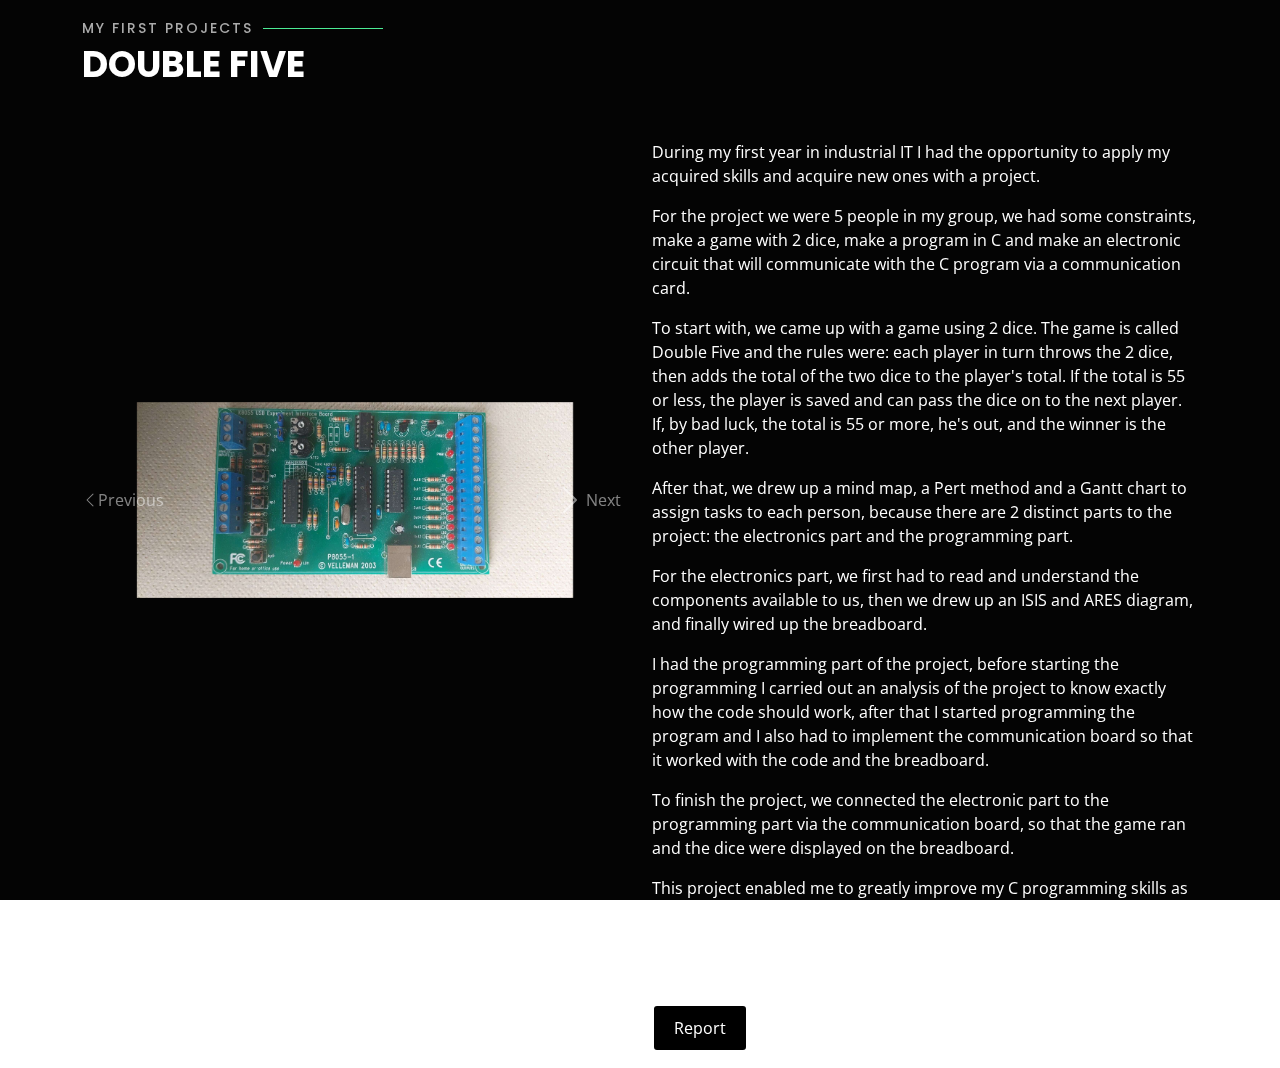
==== p1.html @ ac63c215 "add . # ajoute tous les fichiers modifiés and deleted IMG_3819.jpg" ====
<!DOCTYPE html>
<html lang="en">

<head>

  <meta charset="utf-8">
  <meta content="width=device-width, initial-scale=1.0" name="viewport">

  <title>Project 1 </title>
  <meta content="" name="description">
  <meta content="" name="keywords">

  <!-- Favicons -->
  <link href="img/HelhaIcon.png" rel="icon">


  <!-- Google Fonts -->
  <link href="https://fonts.googleapis.com/css?family=Open+Sans:300,300i,400,400i,600,600i,700,700i|Raleway:300,300i,400,400i,500,500i,600,600i,700,700i|Poppins:300,300i,400,400i,500,500i,600,600i,700,700i" rel="stylesheet">

  <!-- Vendor CSS Files -->
  <link href="bootstrap.min.css" rel="stylesheet">



  <!-- Template Main CSS File -->
  <link href="./style.css" rel="stylesheet">
   
</head>

<body>
<div class="container">
    <div class="section-title">
    <br/>
    <h2>My First Projects</h2>
    <p>Double Five</p>
  </div>

        <div class="row mt-5">
          <!-- Colonne pour le carrousel -->
          <div class="col-md-6">
    
            <div id="carouselExample" class="carousel slide" data-ride="carousel">
              <div class="carousel-inner">
                <div class="carousel-item active">
                  <img src="img/cartecom.jpg" class=" carousel-img" alt="Image 1">
                </div>
                <div class="carousel-item">
                  <img src="img/breadboard.jpg" class="carousel-img" alt="Image 2">
                </div>
                <!-- Ajoutez d'autres éléments de carrousel selon vos besoins -->
              </div>
              <a class="carousel-control-prev" href="#carouselExample" role="button" data-slide="prev">
                <span class="carousel-control-prev-icon" aria-hidden="true"></span>
                <span class="sr-only">Previous</span>
              </a>
              <a class="carousel-control-next" href="#carouselExample" role="button" data-slide="next">
                <span class="carousel-control-next-icon" aria-hidden="true"></span>
                <span class="sr-only">Next</span>
              </a>
            </div>
          </div>
    
          <!-- Colonne pour les textes -->
          <div class="col-md-6">
        <p>During my first year in industrial IT I had the opportunity to apply my acquired skills and acquire new ones with a project.</p>
        <p>For the project we were 5 people in my group, we had some constraints, make a game with 2 dice, make a program in C and make an electronic circuit that will communicate with the C program via a communication card.</p>   
        <p>To start with, we came up with a game using 2 dice. The game is called Double Five and the rules were: each player in turn throws the 2 dice, then adds the total of the two dice to the player's total. If the total is 55 or less, the player is saved and can pass the dice on to the next player. If, by bad luck, the total is 55 or more, he's out, and the winner is the other player.</p>   
        <p>After that, we drew up a mind map, a Pert method and a Gantt chart to assign tasks to each person, because there are 2 distinct parts to the project: the electronics part and the programming part.</p>
        <p>For the electronics part, we first had to read and understand the components available to us, then we drew up an ISIS and ARES diagram, and finally wired up the breadboard.</p>
        <p>I had the programming part of the project, before starting the programming I carried out an analysis of the project to know exactly how the code should work, after that I started programming the program and I also had to implement the communication board so that it worked with the code and the breadboard.</p>
        <p>To finish the project, we connected the electronic part to the programming part via the communication board, so that the game ran and the dice were displayed on the breadboard.</p>
        <p>This project enabled me to greatly improve my C programming skills as well as my electronics skills, and I developed collaborative skills as we had to work in groups.</p>
        
        
        
        
        <p>Here is the report for this project click on the button </p>
        <p><a href="pdf/projet1.pdf" target="_blank"><button class="bouton-noir">Report</button></a></p>
          </div>
        </div>




       
        
        <!-- Ajouter les liens vers les fichiers Bootstrap JS et jQuery -->
        <script src="https://code.jquery.com/jquery-3.2.1.slim.min.js"></script>
        <script src="https://cdnjs.cloudflare.com/ajax/libs/popper.js/1.12.9/umd/popper.min.js"></script>
        <script src="https://maxcdn.bootstrapcdn.com/bootstrap/4.0.0/js/bootstrap.min.js"></script>
      

</div>




</body>
</html>
---- style.css ----
/**
* Template Name: Personal
* Updated: Sep 18 2023 with Bootstrap v5.3.2
* Template URL: https://bootstrapmade.com/personal-free-resume-bootstrap-template/
* Author: BootstrapMade.com
* License: https://bootstrapmade.com/license/
*/

/*--------------------------------------------------------------
# General
--------------------------------------------------------------*/


#tooltip {
  display: none;
  position: absolute;
  background-color: #333;
  color: #fff;
  padding: 10px;
  border-radius: 5px;
  z-index: 1;
}

.bouton-noir {
  background-color: black; /* Couleur de fond noire */
  color: white; /* Couleur du texte en blanc */
  padding: 10px 20px; /* Espacement du texte à l'intérieur du bouton */
  border: 2px solid white; /* Ajoute un contour blanc de 2 pixels */
  border-radius: 5px; /* Ajoute une bordure arrondie au bouton */
  cursor: pointer; /* Change le curseur au survol pour indiquer qu'il est cliquable */
}

.highlight-text {
  color: red; /* Remplacez cette couleur par la couleur que vous souhaitez */
}

.carousel-img {
  width: 80%;
  height: 100%;
  object-fit: cover;
  margin: 0 auto;
  display: block;
}

#carouselExample {
  display: flex;
  align-items: center;
  height: 80vh; /* Ajuster la hauteur du carrousel à la hauteur de la fenêtre */
}

body {
  font-family: "Open Sans", sans-serif;
  background-color: #040404;
  color: #fff;
  position: relative;
  background: transparent;
}

body::before {
  content: "";
  position: fixed;
  background: #040404 top right no-repeat;
  background-size: cover;
  left: 0;
  right: 0;
  top: 0;
  height: 100vh;
  z-index: -1;
}

@media (min-width: 1024px) {
  body::before {
    background-attachment: fixed;
  }
}

a {
  color: #18d26e;
  text-decoration: none;
}

a:hover {
  color: #35e888;
  text-decoration: none;
}

h1,
h2,
h3,
h4,
h5,
h6 {
  font-family: "Raleway", sans-serif;
}

/*--------------------------------------------------------------
# Header
--------------------------------------------------------------*/
#header {
  transition: ease-in-out 0.3s;
  position: relative;
  height: 100vh;
  display: flex;
  align-items: center;
  z-index: 997;
  overflow-y: auto;
}

#header * {
  transition: ease-in-out 0.3s;
}

#header h1 {
  font-size: 48px;
  margin: 0;
  padding: 0;
  line-height: 1;
  font-weight: 700;
  font-family: "Poppins", sans-serif;
}

#header h1 a,
#header h1 a:hover {
  color: #fff;
  line-height: 1;
  display: inline-block;
}

#header h2 {
  font-size: 24px;
  margin-top: 20px;
  color: rgba(255, 255, 255, 0.8);
}

#header h2 span {
  color: #fff;
  border-bottom: 2px solid #18d26e;
  padding-bottom: 6px;
}

#header img {
  padding: 0;
  margin: 0;
}

#header .social-links {
  margin-top: 40px;
  display: flex;
}

#header .social-links a {
  font-size: 16px;
  display: flex;
  justify-content: center;
  align-items: center;
  background: rgba(255, 255, 255, 0.1);
  color: #fff;
  line-height: 1;
  margin-right: 8px;
  border-radius: 50%;
  width: 40px;
  height: 40px;
}

#header .social-links a:hover {
  background: #18d26e;
}

@media (max-width: 992px) {
  #header h1 {
    font-size: 36px;
  }

  #header h2 {
    font-size: 20px;
    line-height: 30px;
  }

  #header .social-links {
    margin-top: 15px;
  }

  #header .container {
    display: flex;
    flex-direction: column;
    align-items: center;
  }
}

/* Header Top */
#header.header-top {
  height: 80px;
  position: fixed;
  left: 0;
  top: 0;
  right: 0;
  background: rgba(0, 0, 0, 0.9);
}

#header.header-top .social-links,
#header.header-top h2 {
  display: none;
}

#header.header-top h1 {
  margin-right: auto;
  font-size: 36px;
}

#header.header-top img {
  max-height: 60px;
  margin-right: 20px !important;
}

#header.header-top .container {
  display: flex;
  align-items: center;
}

#header.header-top .navbar {
  margin: 0;
}

@media (max-width: 768px) {
  #header.header-top {
    height: 60px;
  }

  #header.header-top h1 {
    font-size: 26px;
  }
}

/*--------------------------------------------------------------
# Navigation Menu
--------------------------------------------------------------*/
/**
* Desktop Navigation 
*/
.navbar {
  padding: 0;
  margin-top: 35px;
}

.navbar ul {
  margin: 0;
  padding: 0;
  display: flex;
  list-style: none;
  align-items: center;
}

.navbar li {
  position: relative;
}

.navbar li+li {
  margin-left: 30px;
}

.navbar a,
.navbar a:focus {
  display: flex;
  align-items: center;
  justify-content: space-between;
  padding: 0;
  font-family: "Poppins", sans-serif;
  font-size: 16px;
  font-weight: 400;
  color: rgba(255, 255, 255, 0.7);
  white-space: nowrap;
  transition: 0.3s;
}

.navbar a i,
.navbar a:focus i {
  font-size: 12px;
  line-height: 0;
  margin-left: 5px;
}

.navbar a:before {
  content: "";
  position: absolute;
  width: 0;
  height: 2px;
  bottom: -4px;
  left: 0;
  background-color: #18d26e;
  visibility: hidden;
  width: 0px;
  transition: all 0.3s ease-in-out 0s;
}

.navbar a:hover:before,
.navbar li:hover>a:before,
.navbar .active:before {
  visibility: visible;
  width: 25px;
}

.navbar a:hover,
.navbar .active,
.navbar .active:focus,
.navbar li:hover>a {
  color: #fff;
}

/**
* Mobile Navigation 
*/
.mobile-nav-toggle {
  color: #fff;
  font-size: 28px;
  cursor: pointer;
  display: none;
  line-height: 0;
  transition: 0.5s;
  position: fixed;
  right: 15px;
  top: 15px;
}

@media (max-width: 991px) {
  .mobile-nav-toggle {
    display: block;
  }

  .navbar ul {
    display: none;
  }
}

.navbar-mobile {
  position: fixed;
  overflow: hidden;
  top: 0;
  right: 0;
  left: 0;
  bottom: 0;
  background: rgba(0, 0, 0, 0.9);
  transition: 0.3s;
  z-index: 999;
  margin-top: 0;
}

.navbar-mobile .mobile-nav-toggle {
  position: absolute;
  top: 15px;
  right: 15px;
}

.navbar-mobile ul {
  display: block;
  position: absolute;
  top: 55px;
  right: 15px;
  bottom: 45px;
  left: 15px;
  padding: 10px 0;
  overflow-y: auto;
  transition: 0.3s;
  border: 2px solid rgba(255, 255, 255, 0.2);
}

.navbar-mobile li {
  padding: 12px 20px;
}

.navbar-mobile li+li {
  margin: 0;
}

.navbar-mobile a,
.navbar-mobile a:focus {
  font-size: 16px;
  position: relative;
}

/*--------------------------------------------------------------
# Sections General
--------------------------------------------------------------*/
section {
  overflow: hidden;
  position: absolute;
  width: 100%;
  top: 140px;
  bottom: 100%;
  opacity: 0;
  transition: ease-in-out 0.4s;
  z-index: 2;
}

section.section-show {
  top: 100px;
  bottom: auto;
  opacity: 1;
  padding-bottom: 45px;
}

section .container {
  background: rgba(0, 0, 0, 0.9);
  padding: 30px;
}

@media (max-width: 768px) {
  section {
    top: 120px;
  }

  section.section-show {
    top: 80px;
  }
}

.section-title h2 {
  font-size: 14px;
  font-weight: 500;
  padding: 0;
  line-height: 1px;
  margin: 0 0 20px 0;
  letter-spacing: 2px;
  text-transform: uppercase;
  color: #aaaaaa;
  font-family: "Poppins", sans-serif;
}

.section-title h2::after {
  content: "";
  width: 120px;
  height: 1px;
  display: inline-block;
  background: #4ceb95;
  margin: 4px 10px;
}

.section-title p {
  margin: 0;
  margin: -15px 0 15px 0;
  font-size: 36px;
  font-weight: 700;
  text-transform: uppercase;
  font-family: "Poppins", sans-serif;
  color: #fff;
}

/*--------------------------------------------------------------
# About
--------------------------------------------------------------*/
.about-me .content h3 {
  font-weight: 700;
  font-size: 26px;
  color: #18d26e;
}

.about-me .content ul {
  list-style: none;
  padding: 0;
}

.about-me .content ul li {
  margin-bottom: 20px;
  display: flex;
  align-items: center;
}

.about-me .content ul strong {
  margin-right: 10px;
}

.about-me .content ul i {
  font-size: 16px;
  margin-right: 5px;
  color: #18d26e;
  line-height: 0;
}

.about-me .content p:last-child {
  margin-bottom: 0;
}

/*--------------------------------------------------------------
# Counts
--------------------------------------------------------------*/
.counts {
  padding: 70px 0 60px;
}

.counts .count-box {
  padding: 30px 30px 25px 30px;
  width: 100%;
  position: relative;
  text-align: center;
  background: rgba(255, 255, 255, 0.08);
}

.counts .count-box i {
  position: absolute;
  top: -25px;
  left: 50%;
  transform: translateX(-50%);
  font-size: 24px;
  background: rgba(255, 255, 255, 0.1);
  padding: 12px;
  color: #18d26e;
  border-radius: 50px;
  line-height: 0;
}

.counts .count-box span {
  font-size: 36px;
  display: block;
  font-weight: 600;
  color: #fff;
}

.counts .count-box p {
  padding: 0;
  margin: 0;
  font-family: "Raleway", sans-serif;
  font-size: 14px;
}

/*--------------------------------------------------------------
# Skills
--------------------------------------------------------------*/
.skills .progress {
  height: 60px;
  display: block;
  background: none;
  border-radius: 0;
}

.skills .progress .skill {
  padding: 10px 0;
  margin: 0;
  text-transform: uppercase;
  display: block;
  font-weight: 600;
  font-family: "Poppins", sans-serif;
  color: #fff;
}

.skills .progress .skill .val {
  float: right;
  font-style: normal;
}

.skills .progress-bar-wrap {
  background: rgba(255, 255, 255, 0.2);
}

.skills .progress-bar {
  width: 1px;
  height: 10px;
  transition: 0.9s;
  background-color: #18d26e;
}

/*--------------------------------------------------------------
# Interests
--------------------------------------------------------------*/
.interests .icon-box {
  display: flex;
  align-items: center;
  padding: 20px;
  background: rgba(255, 255, 255, 0.08);
  transition: ease-in-out 0.3s;
}

.interests .icon-box i {
  font-size: 32px;
  padding-right: 10px;
  line-height: 1;
}

.interests .icon-box h3 {
  font-weight: 700;
  margin: 0;
  padding: 0;
  line-height: 1;
  font-size: 16px;
  color: #fff;
}

.interests .icon-box:hover {
  background: rgba(255, 255, 255, 0.12);
}

/*--------------------------------------------------------------
# Testimonials
--------------------------------------------------------------*/
.testimonials .testimonials-carousel,
.testimonials .testimonials-slider {
  overflow: hidden;
}

.testimonials .testimonial-item {
  box-sizing: content-box;
  min-height: 320px;
}

.testimonials .testimonial-item .testimonial-img {
  width: 90px;
  border-radius: 50%;
  margin: -40px 0 0 40px;
  position: relative;
  z-index: 2;
  border: 6px solid rgba(255, 255, 255, 0.12);
}

.testimonials .testimonial-item h3 {
  font-size: 18px;
  font-weight: bold;
  margin: 10px 0 5px 45px;
  color: #fff;
}

.testimonials .testimonial-item h4 {
  font-size: 14px;
  color: #999;
  margin: 0 0 0 45px;
}

.testimonials .testimonial-item .quote-icon-left,
.testimonials .testimonial-item .quote-icon-right {
  color: rgba(255, 255, 255, 0.25);
  font-size: 26px;
}

.testimonials .testimonial-item .quote-icon-left {
  display: inline-block;
  left: -5px;
  position: relative;
}

.testimonials .testimonial-item .quote-icon-right {
  display: inline-block;
  right: -5px;
  position: relative;
  top: 10px;
}

.testimonials .testimonial-item p {
  font-style: italic;
  margin: 0 15px 0 15px;
  padding: 20px 20px 60px 20px;
  background: rgba(255, 255, 255, 0.1);
  position: relative;
  border-radius: 6px;
  position: relative;
  z-index: 1;
}

.testimonials .swiper-pagination {
  margin-top: 20px;
  position: relative;
}

.testimonials .swiper-pagination .swiper-pagination-bullet {
  width: 12px;
  height: 12px;
  opacity: 1;
  background-color: rgba(255, 255, 255, 0.3);
}

.testimonials .swiper-pagination .swiper-pagination-bullet-active {
  background-color: #18d26e;
}

/*--------------------------------------------------------------
# Resume
--------------------------------------------------------------*/
.resume .resume-title {
  font-size: 26px;
  font-weight: 700;
  margin-top: 20px;
  margin-bottom: 20px;
  color: #fff;
}

.resume .resume-item {
  padding: 0 0 20px 20px;
  margin-top: -2px;
  border-left: 2px solid rgba(255, 255, 255, 0.2);
  position: relative;
}

.resume .resume-item h4 {
  line-height: 18px;
  font-size: 18px;
  font-weight: 600;
  text-transform: uppercase;
  font-family: "Poppins", sans-serif;
  color: #18d26e;
  margin-bottom: 10px;
}

.resume .resume-item h5 {
  font-size: 16px;
  background: rgba(255, 255, 255, 0.15);
  padding: 5px 15px;
  display: inline-block;
  font-weight: 600;
  margin-bottom: 10px;
}

.resume .resume-item ul {
  padding-left: 20px;
}

.resume .resume-item ul li {
  padding-bottom: 10px;
}

.resume .resume-item:last-child {
  padding-bottom: 0;
}

.resume .resume-item::before {
  content: "";
  position: absolute;
  width: 16px;
  height: 16px;
  border-radius: 50px;
  left: -9px;
  top: 0;
  background: #18d26e;
  border: 2px solid #18d26e;
}

/*--------------------------------------------------------------
# Services
--------------------------------------------------------------*/
.services .icon-box {
  text-align: center;
  background: rgba(204, 204, 204, 0.1);
  padding: 80px 20px;
  transition: all ease-in-out 0.3s;
}

.services .icon-box .icon {
  margin: 0 auto;
  width: 64px;
  height: 64px;
  background: #18d26e;
  border-radius: 5px;
  transition: all 0.3s ease-out 0s;
  display: flex;
  align-items: center;
  justify-content: center;
  margin-bottom: 20px;
  transform-style: preserve-3d;
}

.services .icon-box .icon i {
  color: #fff;
  font-size: 28px;
}

.services .icon-box .icon::before {
  position: absolute;
  content: "";
  left: -8px;
  top: -8px;
  height: 100%;
  width: 100%;
  background: rgba(255, 255, 255, 0.15);
  border-radius: 5px;
  transition: all 0.3s ease-out 0s;
  transform: translateZ(-1px);
}

.services .icon-box h4 {
  font-weight: 700;
  margin-bottom: 15px;
  font-size: 24px;
}

.services .icon-box h4 a {
  color: #fff;
}

.services .icon-box p {
  line-height: 24px;
  font-size: 14px;
  margin-bottom: 0;
}

.services .icon-box:hover {
  background: #18d26e;
  border-color: #18d26e;
}

.services .icon-box:hover .icon {
  background: #fff;
}

.services .icon-box:hover .icon i {
  color: #18d26e;
}

.services .icon-box:hover .icon::before {
  background: #35e888;
}

.services .icon-box:hover h4 a,
.services .icon-box:hover p {
  color: #fff;
}

/*--------------------------------------------------------------
# Portfolio
--------------------------------------------------------------*/
.portfolio .portfolio-item {
  margin-bottom: 30px;
}

.portfolio #portfolio-flters {
  padding: 0;
  margin: 0 auto 15px auto;
  list-style: none;
  text-align: center;
  border-radius: 50px;
  padding: 2px 15px;
}

.portfolio #portfolio-flters li {
  cursor: pointer;
  display: inline-block;
  padding: 8px 16px 10px 16px;
  font-size: 14px;
  font-weight: 600;
  line-height: 1;
  text-transform: uppercase;
  color: #fff;
  background: rgba(255, 255, 255, 0.1);
  margin: 0 3px 10px 3px;
  transition: all 0.3s ease-in-out;
  border-radius: 4px;
}

.portfolio #portfolio-flters li:hover,
.portfolio #portfolio-flters li.filter-active {
  background: #18d26e;
}

.portfolio #portfolio-flters li:last-child {
  margin-right: 0;
}

.portfolio .portfolio-wrap {
  transition: 0.3s;
  position: relative;
  overflow: hidden;
  z-index: 1;
  background: rgba(0, 0, 0, 0.6);
}

.portfolio .portfolio-wrap::before {
  content: "";
  background: rgba(0, 0, 0, 0.6);
  position: absolute;
  left: 30px;
  right: 30px;
  top: 30px;
  bottom: 30px;
  transition: all ease-in-out 0.3s;
  z-index: 2;
  opacity: 0;
}

.portfolio .portfolio-wrap .portfolio-info {
  opacity: 0;
  position: absolute;
  top: 0;
  left: 0;
  right: 0;
  bottom: 0;
  text-align: center;
  z-index: 3;
  transition: all ease-in-out 0.3s;
  display: flex;
  flex-direction: column;
  justify-content: center;
  align-items: center;
}

.portfolio .portfolio-wrap .portfolio-info::before {
  display: block;
  content: "";
  width: 48px;
  height: 48px;
  position: absolute;
  top: 35px;
  left: 35px;
  border-top: 3px solid #fff;
  border-left: 3px solid #fff;
  transition: all 0.5s ease 0s;
  z-index: 9994;
}

.portfolio .portfolio-wrap .portfolio-info::after {
  display: block;
  content: "";
  width: 48px;
  height: 48px;
  position: absolute;
  bottom: 35px;
  right: 35px;
  border-bottom: 3px solid #fff;
  border-right: 3px solid #fff;
  transition: all 0.5s ease 0s;
  z-index: 9994;
}

.portfolio .portfolio-wrap .portfolio-info h4 {
  font-size: 20px;
  color: #fff;
  font-weight: 600;
}

.portfolio .portfolio-wrap .portfolio-info p {
  color: #ffffff;
  font-size: 14px;
  text-transform: uppercase;
  padding: 0;
  margin: 0;
}

.portfolio .portfolio-wrap .portfolio-links {
  text-align: center;
  z-index: 4;
}

.portfolio .portfolio-wrap .portfolio-links a {
  color: #fff;
  margin: 0 2px;
  font-size: 28px;
  display: inline-block;
  transition: 0.3s;
}

.portfolio .portfolio-wrap .portfolio-links a:hover {
  color: #63eda3;
}

.portfolio .portfolio-wrap:hover::before {
  top: 0;
  left: 0;
  right: 0;
  bottom: 0;
  opacity: 1;
}

.portfolio .portfolio-wrap:hover .portfolio-info {
  opacity: 1;
}

.portfolio .portfolio-wrap:hover .portfolio-info::before {
  top: 15px;
  left: 15px;
}

.portfolio .portfolio-wrap:hover .portfolio-info::after {
  bottom: 15px;
  right: 15px;
}

/*--------------------------------------------------------------
# Portfolio Details
--------------------------------------------------------------*/
.portfolio-details {
  padding-top: 40px;
  background: rgba(0, 0, 0, 0.8);
  position: fixed;
  left: 0;
  right: 0;
  top: 0;
  bottom: 0;
  overflow-y: auto;
}

.portfolio-details .container {
  padding-top: 20px;
  padding-bottom: 40px;
}

.portfolio-details .portfolio-title {
  font-size: 26px;
  font-weight: 700;
  margin-bottom: 20px;
}

.portfolio-details .portfolio-info {
  padding-top: 45px;
}

.portfolio-details .portfolio-info h3 {
  font-size: 22px;
  font-weight: 400;
  margin-bottom: 20px;
}

.portfolio-details .portfolio-info ul {
  list-style: none;
  padding: 0;
  font-size: 15px;
}

.portfolio-details .portfolio-info ul li+li {
  margin-top: 10px;
}

.portfolio-details .portfolio-info p {
  font-size: 15px;
  padding: 15px 0 0 0;
}

@media (max-width: 992px) {
  .portfolio-details .portfolio-info {
    padding-top: 20px;
  }
}

.portfolio-details .swiper-pagination {
  margin-top: 20px;
  position: relative;
}

.portfolio-details .swiper-pagination .swiper-pagination-bullet {
  width: 12px;
  height: 12px;
  opacity: 1;
  background-color: rgba(255, 255, 255, 0.3);
}

.portfolio-details .swiper-pagination .swiper-pagination-bullet-active {
  background-color: #18d26e;
}

/*--------------------------------------------------------------
# Contact
--------------------------------------------------------------*/
.contact .info-box {
  color: #444444;
  padding: 20px;
  width: 100%;
  background: rgba(255, 255, 255, 0.08);
}

.contact .info-box i.bx {
  font-size: 24px;
  color: #18d26e;
  border-radius: 50%;
  padding: 14px;
  float: left;
  background: rgba(255, 255, 255, 0.1);
}

.contact .info-box h3 {
  font-size: 20px;
  color: rgba(255, 255, 255, 0.5);
  font-weight: 700;
  margin: 10px 0 8px 68px;
}

.contact .info-box p {
  padding: 0;
  color: #fff;
  line-height: 24px;
  font-size: 14px;
  margin: 0 0 0 68px;
}

.contact .info-box .social-links {
  margin: 5px 0 0 68px;
  display: flex;
}

.contact .info-box .social-links a {
  font-size: 18px;
  display: inline-block;
  color: #fff;
  line-height: 1;
  margin-right: 12px;
  transition: 0.3s;
}

.contact .info-box .social-links a:hover {
  color: #18d26e;
}

.contact .php-email-form {
  padding: 30px;
  background: rgba(255, 255, 255, 0.08);
}

.contact .php-email-form .error-message {
  display: none;
  background: rgba(255, 255, 255, 0.08);
  background: #ed3c0d;
  text-align: left;
  padding: 15px;
  font-weight: 600;
}

.contact .php-email-form .error-message br+br {
  margin-top: 25px;
}

.contact .php-email-form .sent-message {
  display: none;
  background: rgba(255, 255, 255, 0.08);
  background: #18d26e;
  text-align: center;
  padding: 15px;
  font-weight: 600;
}

.contact .php-email-form .loading {
  display: none;
  background: rgba(255, 255, 255, 0.08);
  text-align: center;
  padding: 15px;
}

.contact .php-email-form .loading:before {
  content: "";
  display: inline-block;
  border-radius: 50%;
  width: 24px;
  height: 24px;
  margin: 0 10px -6px 0;
  border: 3px solid #18d26e;
  border-top-color: #eee;
  animation: animate-loading 1s linear infinite;
}

.contact .php-email-form input,
.contact .php-email-form textarea {
  border-radius: 0;
  box-shadow: none;
  font-size: 14px;
  background: rgba(255, 255, 255, 0.08);
  border: 0;
  transition: 0.3s;
  color: #fff;
}

.contact .php-email-form input:focus,
.contact .php-email-form textarea:focus {
  background-color: rgba(255, 255, 255, 0.11);
}

.contact .php-email-form input::-moz-placeholder,
.contact .php-email-form textarea::-moz-placeholder {
  color: rgba(255, 255, 255, 0.3);
  opacity: 1;
}

.contact .php-email-form input::placeholder,
.contact .php-email-form textarea::placeholder {
  color: rgba(255, 255, 255, 0.3);
  opacity: 1;
}

.contact .php-email-form input {
  padding: 10px 15px;
}

.contact .php-email-form textarea {
  padding: 12px 15px;
}

.contact .php-email-form button[type=submit] {
  background: #18d26e;
  border: 0;
  padding: 10px 30px;
  color: #fff;
  transition: 0.4s;
  border-radius: 4px;
}

.contact .php-email-form button[type=submit]:hover {
  background: #15bb62;
}

@keyframes animate-loading {
  0% {
    transform: rotate(0deg);
  }

  100% {
    transform: rotate(360deg);
  }
}

/*--------------------------------------------------------------
# Credits
--------------------------------------------------------------*/
.credits {
  position: fixed;
  right: 0;
  left: 0;
  bottom: 0;
  padding: 15px;
  text-align: right;
  font-size: 13px;
  color: #fff;
  z-index: 999999;
}

@media (max-width: 992px) {
  .credits {
    text-align: center;
    padding: 10px;
    background: rgba(0, 0, 0, 0.8);
  }
}

.credits a {
  color: #18d26e;
  transition: 0.3s;
}

.credits a:hover {
  color: #fff;
}
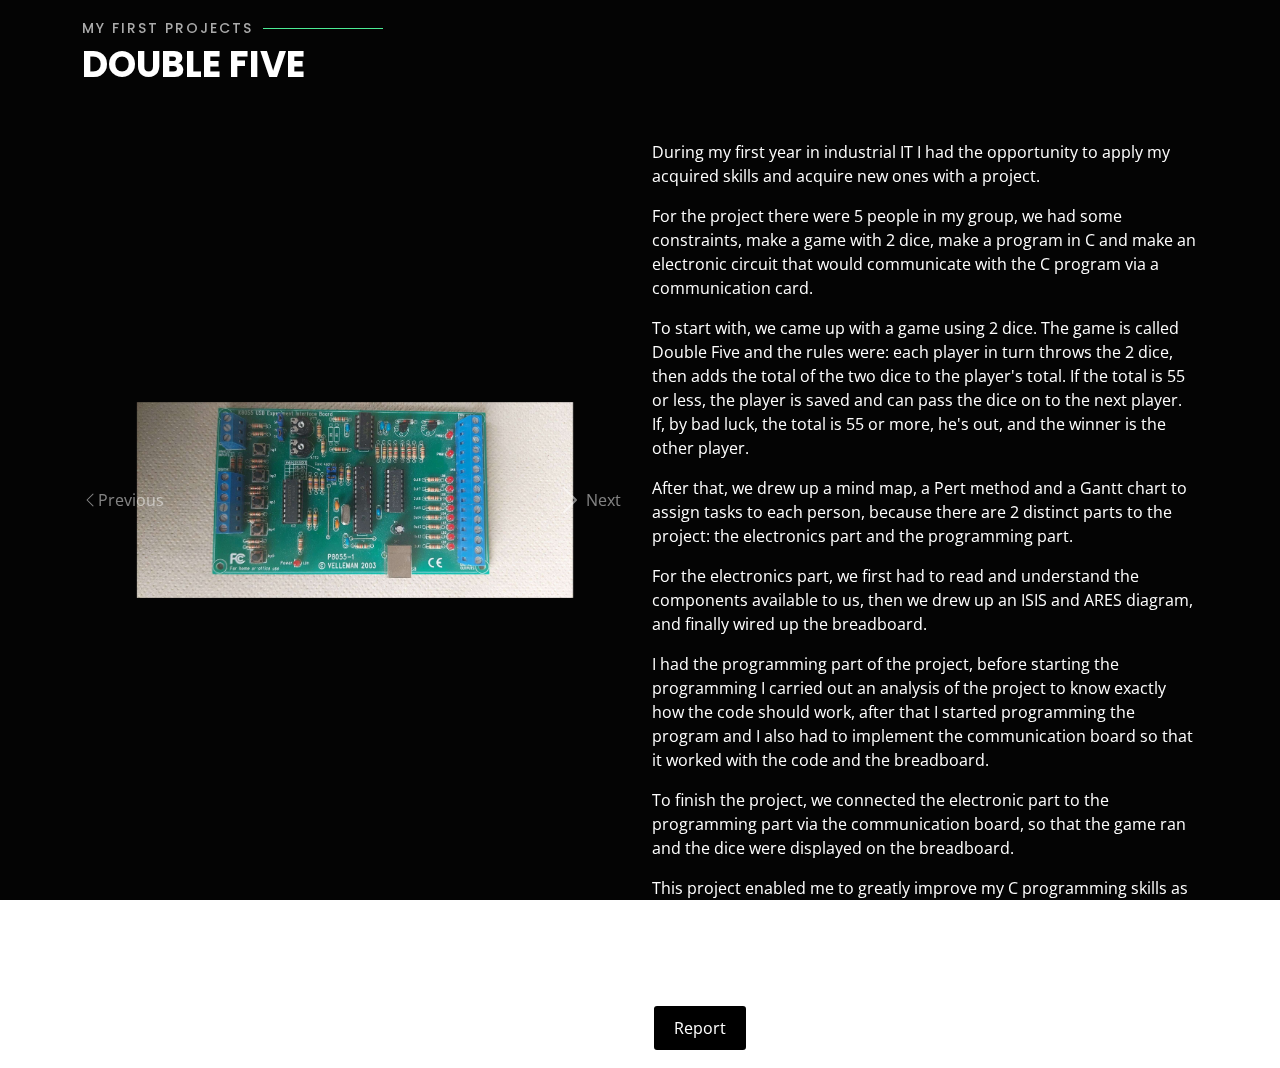
==== commit a1adca78: "correction de la page p2.html p1.html et index.html" ====
--- a/p1.html
+++ b/p1.html
@@ -63,7 +63,7 @@
           <!-- Colonne pour les textes -->
           <div class="col-md-6">
         <p>During my first year in industrial IT I had the opportunity to apply my acquired skills and acquire new ones with a project.</p>
-        <p>For the project we were 5 people in my group, we had some constraints, make a game with 2 dice, make a program in C and make an electronic circuit that will communicate with the C program via a communication card.</p>   
+        <p>For the project there were 5 people in my group, we had some constraints, make a game with 2 dice, make a program in C and make an electronic circuit that would communicate with the C program via a communication card.</p>   
         <p>To start with, we came up with a game using 2 dice. The game is called Double Five and the rules were: each player in turn throws the 2 dice, then adds the total of the two dice to the player's total. If the total is 55 or less, the player is saved and can pass the dice on to the next player. If, by bad luck, the total is 55 or more, he's out, and the winner is the other player.</p>   
         <p>After that, we drew up a mind map, a Pert method and a Gantt chart to assign tasks to each person, because there are 2 distinct parts to the project: the electronics part and the programming part.</p>
         <p>For the electronics part, we first had to read and understand the components available to us, then we drew up an ISIS and ARES diagram, and finally wired up the breadboard.</p>
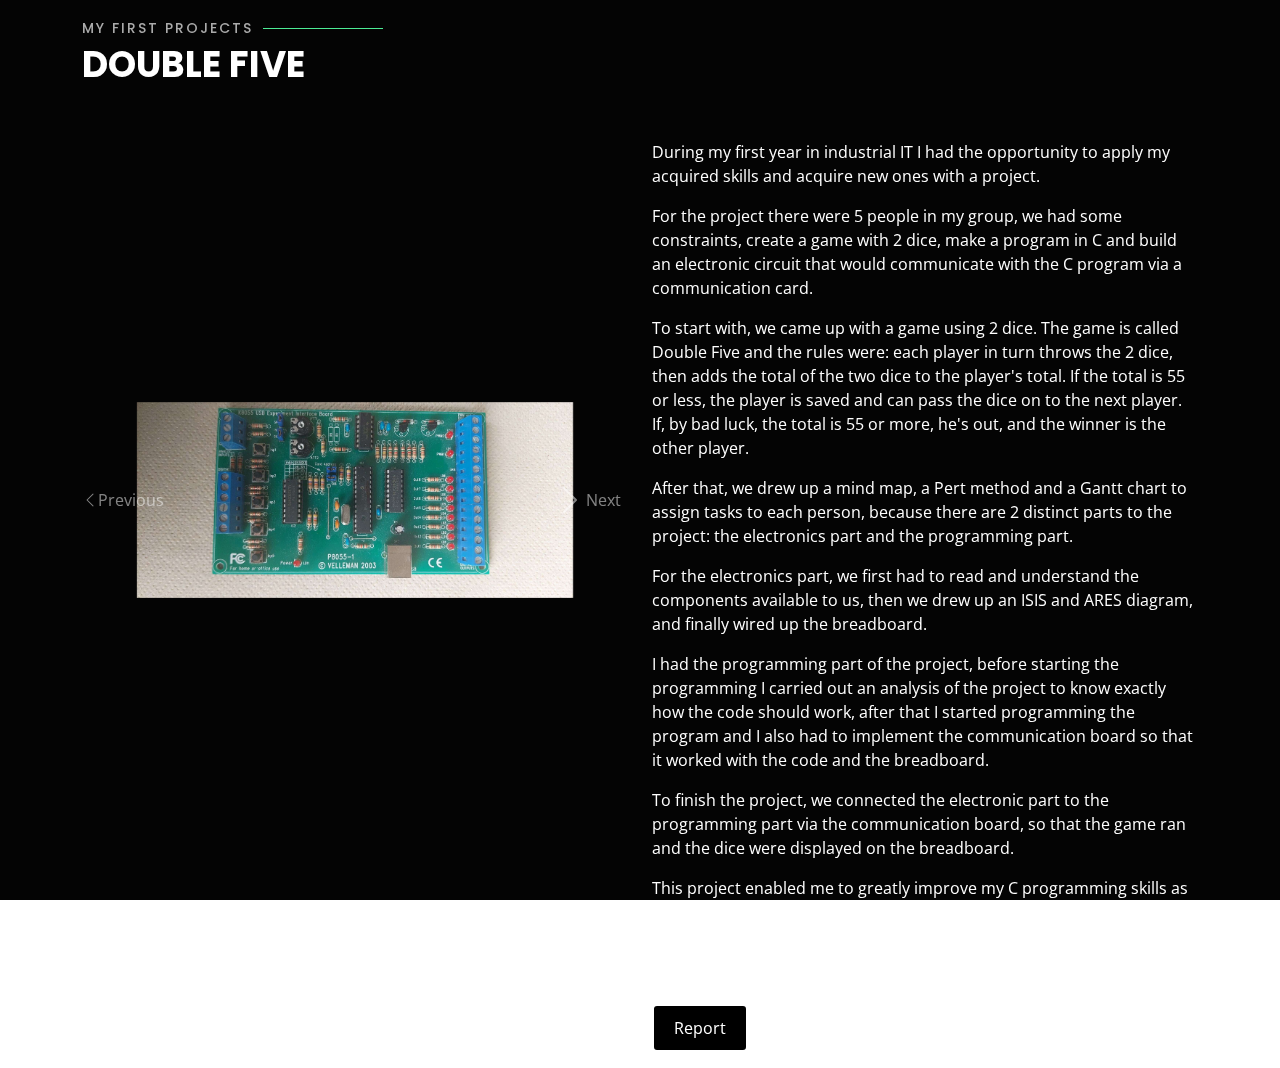
==== commit db45efe7: "oui" ====
--- a/p1.html
+++ b/p1.html
@@ -63,7 +63,7 @@
           <!-- Colonne pour les textes -->
           <div class="col-md-6">
         <p>During my first year in industrial IT I had the opportunity to apply my acquired skills and acquire new ones with a project.</p>
-        <p>For the project there were 5 people in my group, we had some constraints, make a game with 2 dice, make a program in C and make an electronic circuit that would communicate with the C program via a communication card.</p>   
+        <p>For the project there were 5 people in my group, we had some constraints, create a game with 2 dice, make a program in C and build an electronic circuit that would communicate with the C program via a communication card.</p>   
         <p>To start with, we came up with a game using 2 dice. The game is called Double Five and the rules were: each player in turn throws the 2 dice, then adds the total of the two dice to the player's total. If the total is 55 or less, the player is saved and can pass the dice on to the next player. If, by bad luck, the total is 55 or more, he's out, and the winner is the other player.</p>   
         <p>After that, we drew up a mind map, a Pert method and a Gantt chart to assign tasks to each person, because there are 2 distinct parts to the project: the electronics part and the programming part.</p>
         <p>For the electronics part, we first had to read and understand the components available to us, then we drew up an ISIS and ARES diagram, and finally wired up the breadboard.</p>
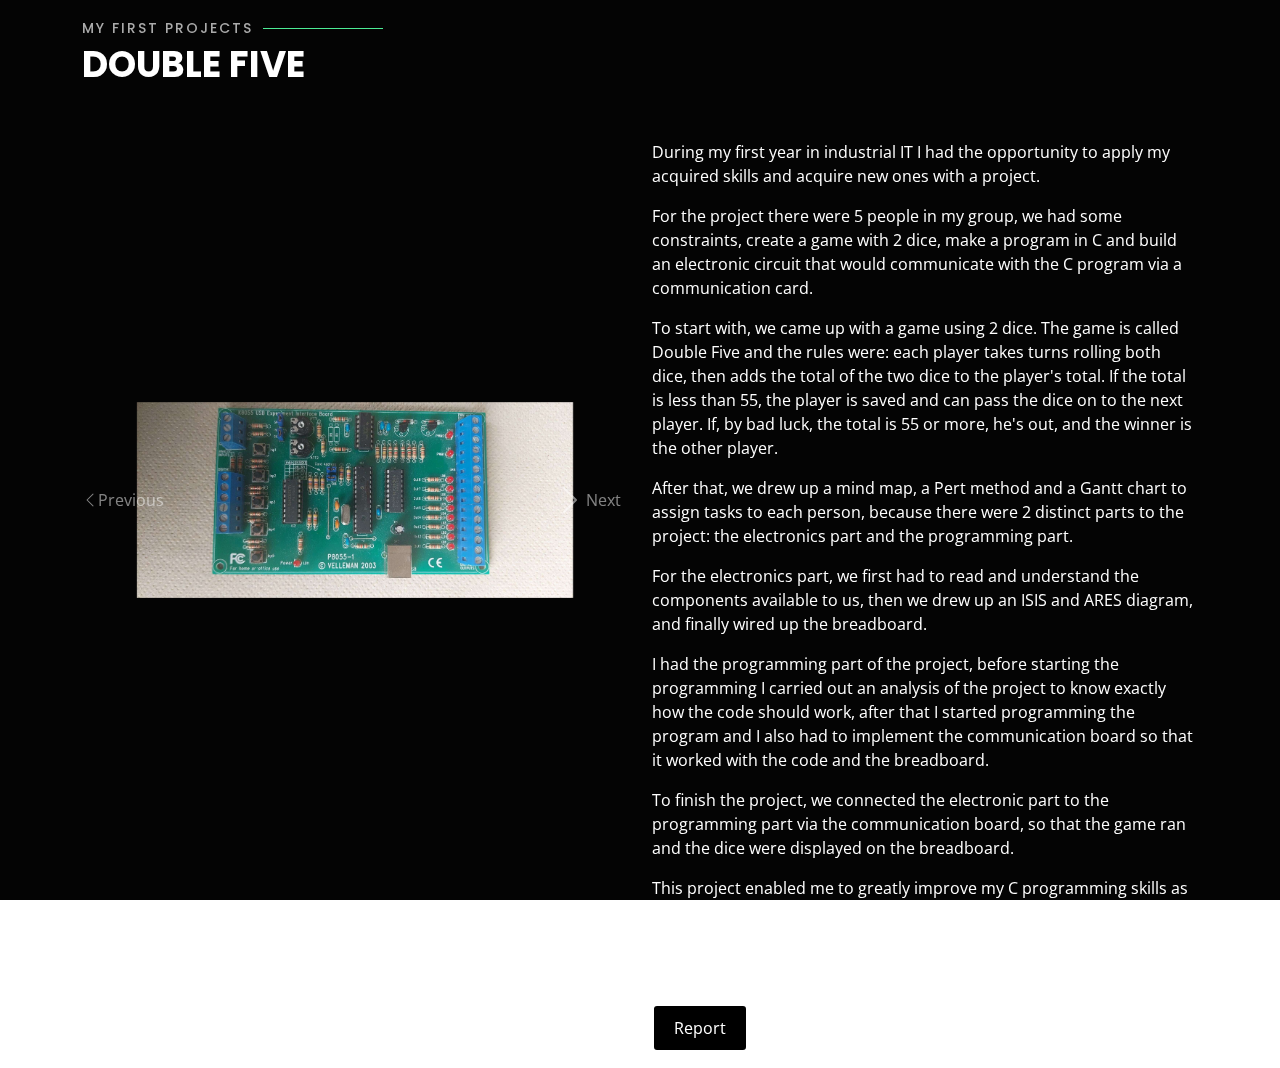
==== commit af494b15: "commit" ====
--- a/p1.html
+++ b/p1.html
@@ -64,8 +64,9 @@
           <div class="col-md-6">
         <p>During my first year in industrial IT I had the opportunity to apply my acquired skills and acquire new ones with a project.</p>
         <p>For the project there were 5 people in my group, we had some constraints, create a game with 2 dice, make a program in C and build an electronic circuit that would communicate with the C program via a communication card.</p>   
-        <p>To start with, we came up with a game using 2 dice. The game is called Double Five and the rules were: each player in turn throws the 2 dice, then adds the total of the two dice to the player's total. If the total is 55 or less, the player is saved and can pass the dice on to the next player. If, by bad luck, the total is 55 or more, he's out, and the winner is the other player.</p>   
-        <p>After that, we drew up a mind map, a Pert method and a Gantt chart to assign tasks to each person, because there are 2 distinct parts to the project: the electronics part and the programming part.</p>
+       
+        <p>To start with, we came up with a game using 2 dice. The game is called Double Five and the rules were: each player takes turns rolling both dice, then adds the total of the two dice to the player's total. If the total is less than 55, the player is saved and can pass the dice on to the next player. If, by bad luck, the total is 55 or more, he's out, and the winner is the other player.</p>   
+        <p>After that, we drew up a mind map, a Pert method and a Gantt chart to assign tasks to each person, because there were 2 distinct parts to the project: the electronics part and the programming part.</p>
         <p>For the electronics part, we first had to read and understand the components available to us, then we drew up an ISIS and ARES diagram, and finally wired up the breadboard.</p>
         <p>I had the programming part of the project, before starting the programming I carried out an analysis of the project to know exactly how the code should work, after that I started programming the program and I also had to implement the communication board so that it worked with the code and the breadboard.</p>
         <p>To finish the project, we connected the electronic part to the programming part via the communication board, so that the game ran and the dice were displayed on the breadboard.</p>
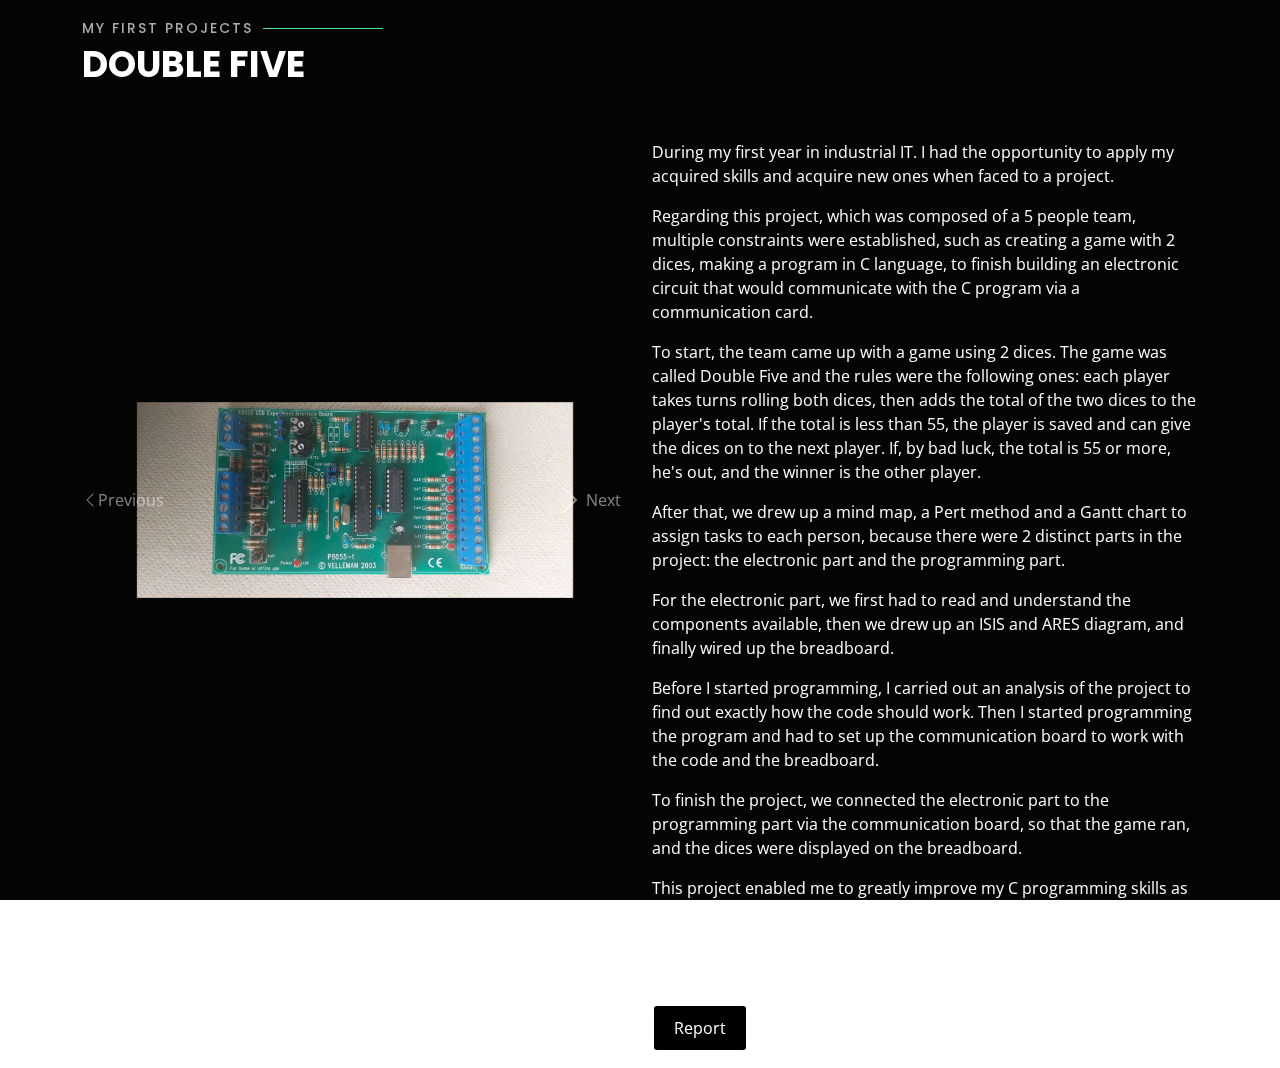
==== commit 060ab179: "commit" ====
--- a/p1.html
+++ b/p1.html
@@ -62,20 +62,26 @@
     
           <!-- Colonne pour les textes -->
           <div class="col-md-6">
-        <p>During my first year in industrial IT I had the opportunity to apply my acquired skills and acquire new ones with a project.</p>
-        <p>For the project there were 5 people in my group, we had some constraints, create a game with 2 dice, make a program in C and build an electronic circuit that would communicate with the C program via a communication card.</p>   
+        <p>During my first year in industrial IT. I had the opportunity to apply my acquired skills and acquire new ones when faced to a project.</p>
+        
+        <p>Regarding this project, which was composed of a 5 people team, multiple constraints were established, such as creating a game with 2 dices, making a program in C language, to finish building an electronic circuit that would communicate with the C program via a communication card.</p>   
        
-        <p>To start with, we came up with a game using 2 dice. The game is called Double Five and the rules were: each player takes turns rolling both dice, then adds the total of the two dice to the player's total. If the total is less than 55, the player is saved and can pass the dice on to the next player. If, by bad luck, the total is 55 or more, he's out, and the winner is the other player.</p>   
-        <p>After that, we drew up a mind map, a Pert method and a Gantt chart to assign tasks to each person, because there were 2 distinct parts to the project: the electronics part and the programming part.</p>
-        <p>For the electronics part, we first had to read and understand the components available to us, then we drew up an ISIS and ARES diagram, and finally wired up the breadboard.</p>
-        <p>I had the programming part of the project, before starting the programming I carried out an analysis of the project to know exactly how the code should work, after that I started programming the program and I also had to implement the communication board so that it worked with the code and the breadboard.</p>
-        <p>To finish the project, we connected the electronic part to the programming part via the communication board, so that the game ran and the dice were displayed on the breadboard.</p>
+        <p>To start, the team came up with a game using 2 dices. The game was called Double Five and the rules were the following ones: each player takes turns rolling both dices, then adds the total of the two dices to the player's total. If the total is less than 55, the player is saved and can give the dices on to the next player. If, by bad luck, the total is 55 or more, he's out, and the winner is the other player.</p>   
+        
+        <p>After that, we drew up a mind map, a Pert method and a Gantt chart to assign tasks to each person, because there were 2 distinct parts in the project: the electronic part and the programming part.</p>
+        
+        <p>For the electronic part, we first had to read and understand the components available, then we drew up an ISIS and ARES diagram, and finally wired up the breadboard.</p>
+        
+        <p>Before I started programming, I carried out an analysis of the project to find out exactly how the code should work. Then I started programming the program and had to set up the communication board to work with the code and the breadboard.</p>
+ 
+        <p>To finish the project, we connected the electronic part to the programming part via the communication board, so that the game ran, and the dices were displayed on the breadboard.</p>
+        
         <p>This project enabled me to greatly improve my C programming skills as well as my electronics skills, and I developed collaborative skills as we had to work in groups.</p>
         
         
         
         
-        <p>Here is the report for this project click on the button </p>
+        <p>Click to view the project report</p>
         <p><a href="pdf/projet1.pdf" target="_blank"><button class="bouton-noir">Report</button></a></p>
           </div>
         </div>
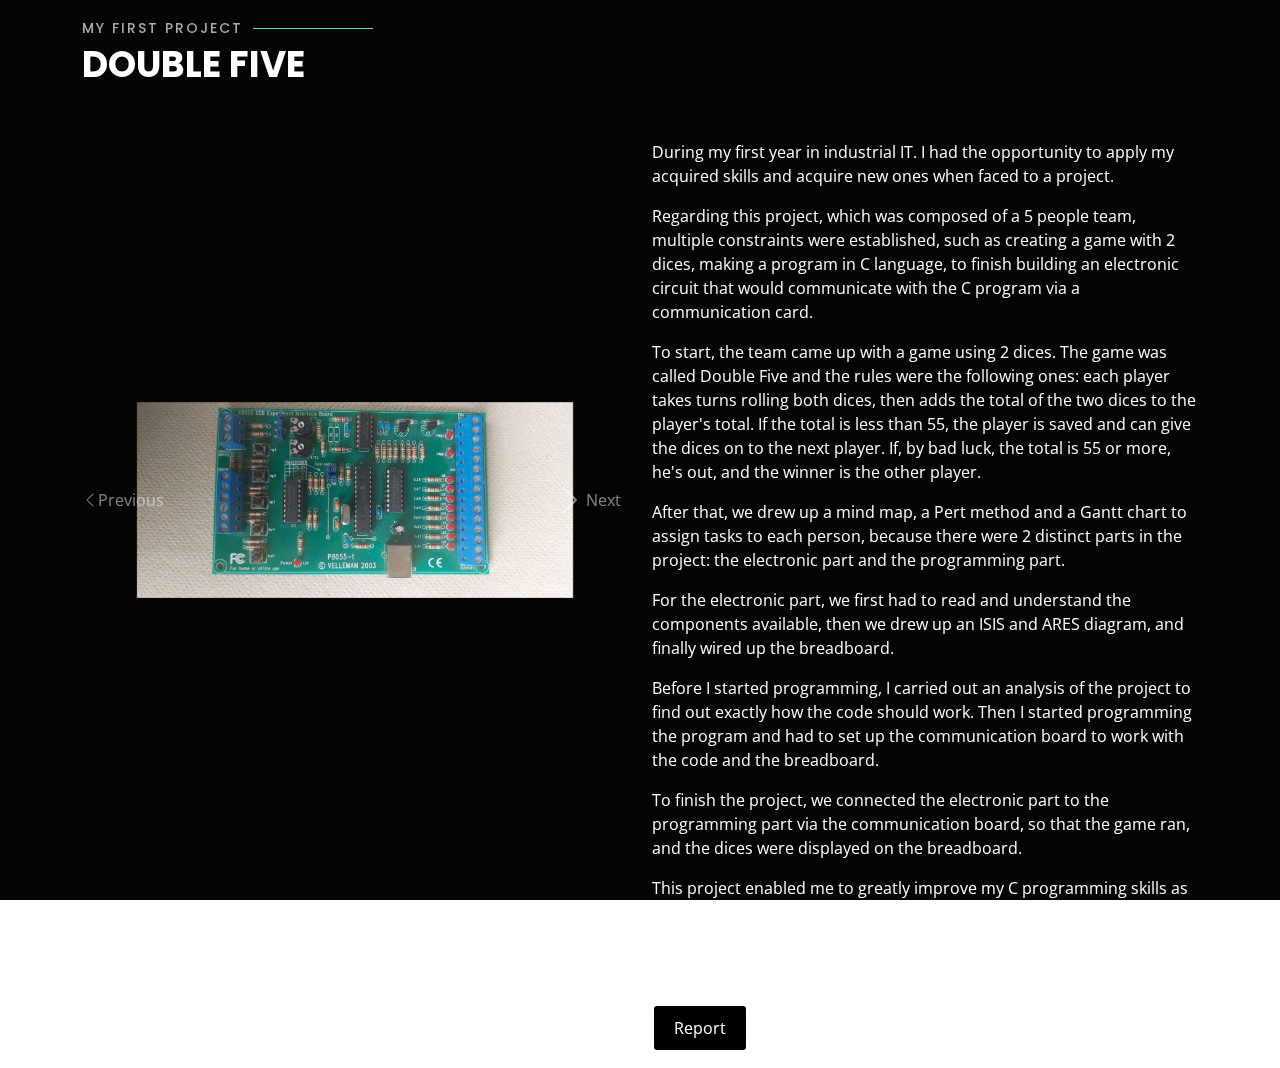
==== commit 7f07ec83: "Commit" ====
--- a/p1.html
+++ b/p1.html
@@ -31,7 +31,7 @@
 <div class="container">
     <div class="section-title">
     <br/>
-    <h2>My First Projects</h2>
+    <h2>My First Project</h2>
     <p>Double Five</p>
   </div>
 
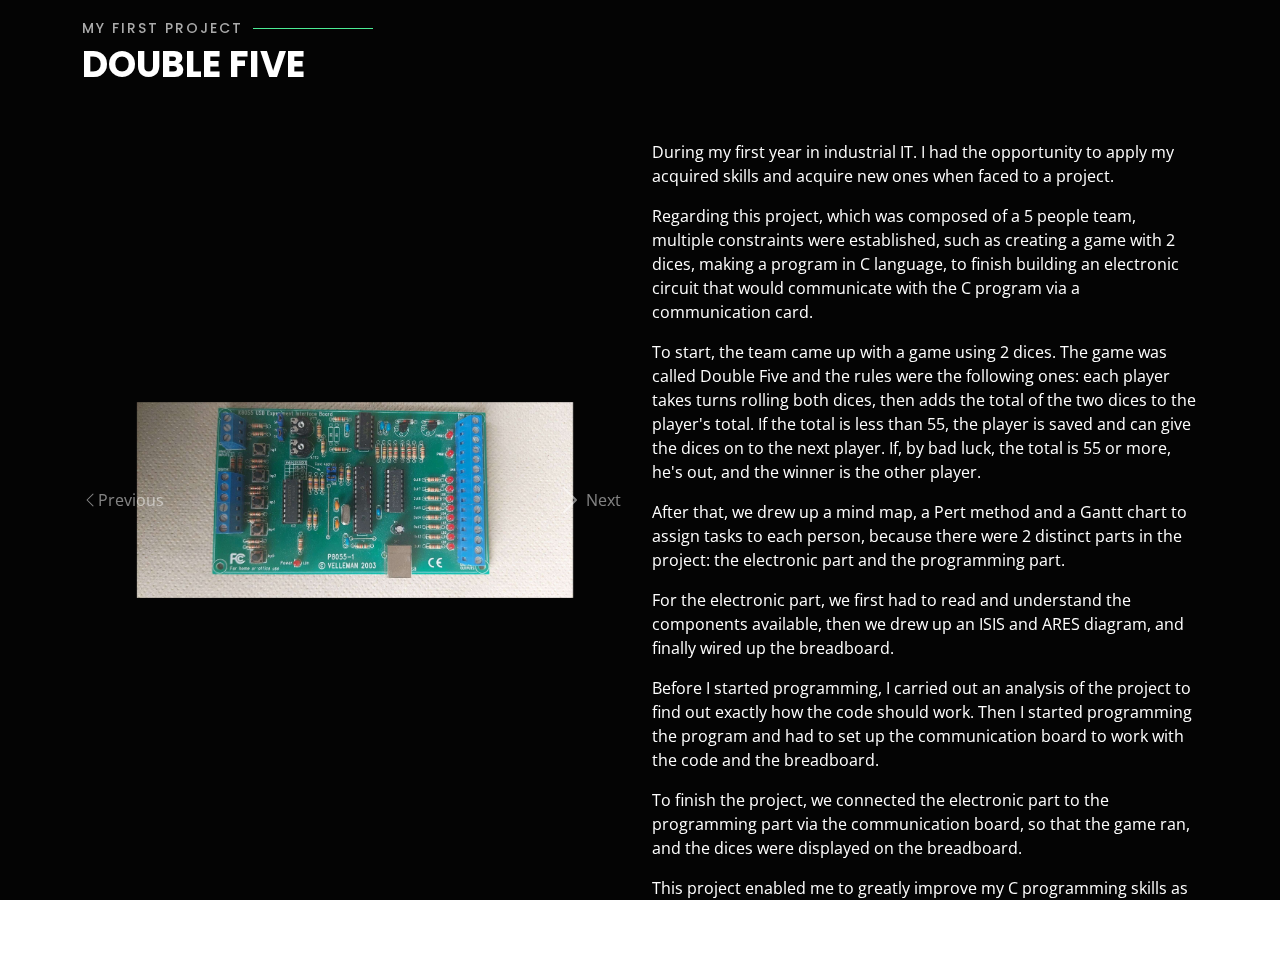
==== commit dd08ba3a: "Commit" ====
--- a/p1.html
+++ b/p1.html
@@ -79,10 +79,7 @@
         <p>This project enabled me to greatly improve my C programming skills as well as my electronics skills, and I developed collaborative skills as we had to work in groups.</p>
         
         
-        
-        
-        <p>Click to view the project report</p>
-        <p><a href="pdf/projet1.pdf" target="_blank"><button class="bouton-noir">Report</button></a></p>
+      
           </div>
         </div>
 
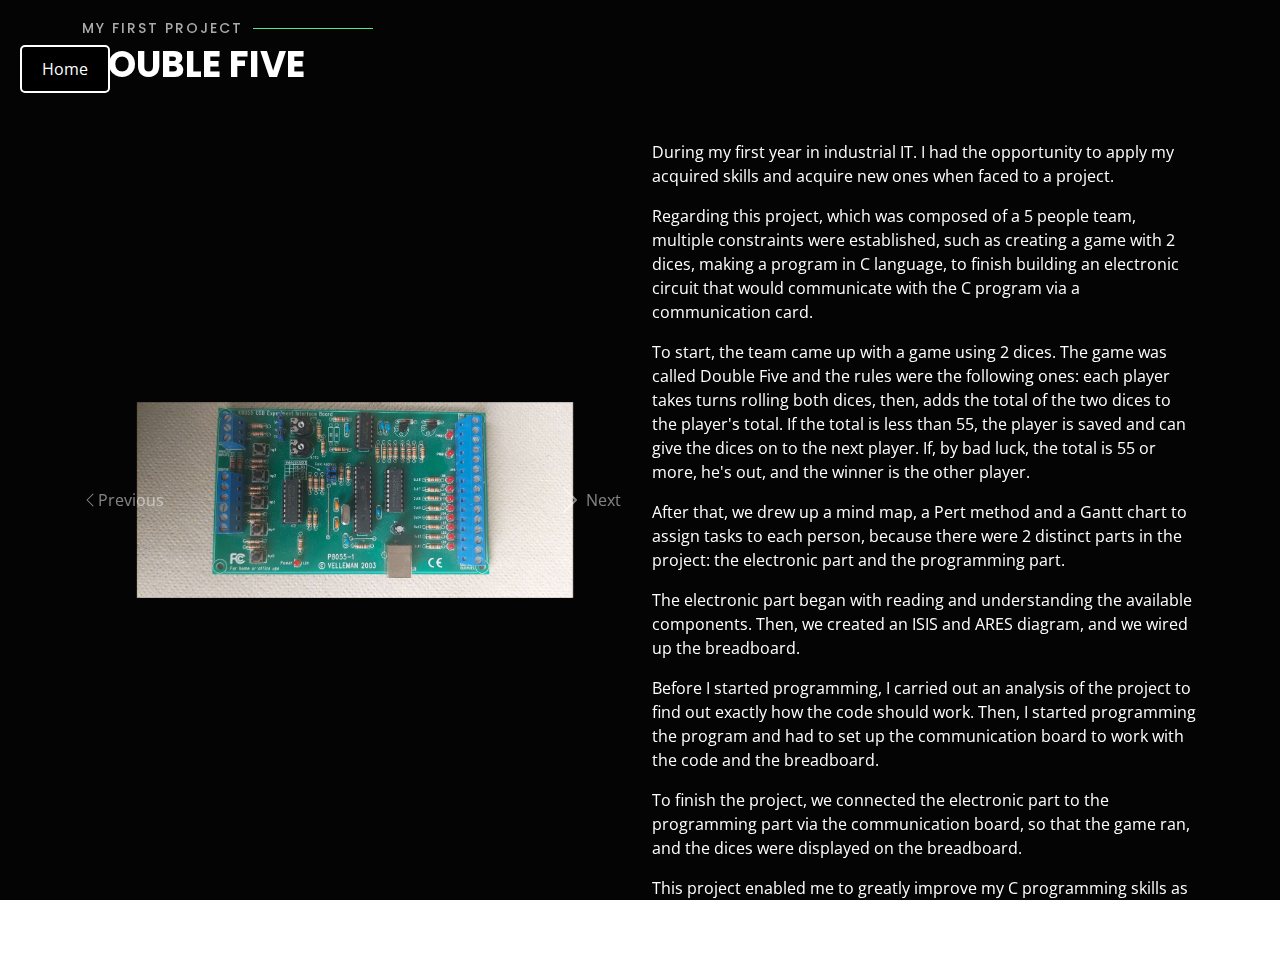
==== commit 87a67b17: "Last commit" ====
--- a/p1.html
+++ b/p1.html
@@ -24,10 +24,33 @@
 
   <!-- Template Main CSS File -->
   <link href="./style.css" rel="stylesheet">
+  <style>
+    .home-button {
+      position: fixed;
+      top: 45px;
+      left: 20px;
+      padding: 10px 20px;
+      background-color: black; /* Couleur de fond noire */
+      color: white; /* Couleur du texte blanche */
+      font-size: 16px;
+      text-align: center;
+      border: 2px solid white; /* Bordure blanche */
+      border-radius: 5px;
+      text-decoration: none;
+      transition: background-color 0.3s, border-color 0.3s;
+    }
+
+    .home-button:hover {
+      background-color: white; /* Fond blanc au survol */
+      color: black; /* Texte noir au survol */
+      border-color: black; /* Bordure noire au survol */
+    }
+  </style>
    
 </head>
 
 <body>
+  <a href="https://bysaama.tech/Personal" class="home-button">Home</a>
 <div class="container">
     <div class="section-title">
     <br/>
@@ -66,13 +89,13 @@
         
         <p>Regarding this project, which was composed of a 5 people team, multiple constraints were established, such as creating a game with 2 dices, making a program in C language, to finish building an electronic circuit that would communicate with the C program via a communication card.</p>   
        
-        <p>To start, the team came up with a game using 2 dices. The game was called Double Five and the rules were the following ones: each player takes turns rolling both dices, then adds the total of the two dices to the player's total. If the total is less than 55, the player is saved and can give the dices on to the next player. If, by bad luck, the total is 55 or more, he's out, and the winner is the other player.</p>   
+        <p>To start, the team came up with a game using 2 dices. The game was called Double Five and the rules were the following ones: each player takes turns rolling both dices, then, adds the total of the two dices to the player's total. If the total is less than 55, the player is saved and can give the dices on to the next player. If, by bad luck, the total is 55 or more, he's out, and the winner is the other player.</p>   
         
         <p>After that, we drew up a mind map, a Pert method and a Gantt chart to assign tasks to each person, because there were 2 distinct parts in the project: the electronic part and the programming part.</p>
         
-        <p>For the electronic part, we first had to read and understand the components available, then we drew up an ISIS and ARES diagram, and finally wired up the breadboard.</p>
-        
-        <p>Before I started programming, I carried out an analysis of the project to find out exactly how the code should work. Then I started programming the program and had to set up the communication board to work with the code and the breadboard.</p>
+        <p>The electronic part began with reading and understanding the available components. Then, we created an ISIS and ARES diagram, and we wired up the breadboard.</p>
+
+        <p>Before I started programming, I carried out an analysis of the project to find out exactly how the code should work. Then, I started programming the program and had to set up the communication board to work with the code and the breadboard.</p>
  
         <p>To finish the project, we connected the electronic part to the programming part via the communication board, so that the game ran, and the dices were displayed on the breadboard.</p>
         
